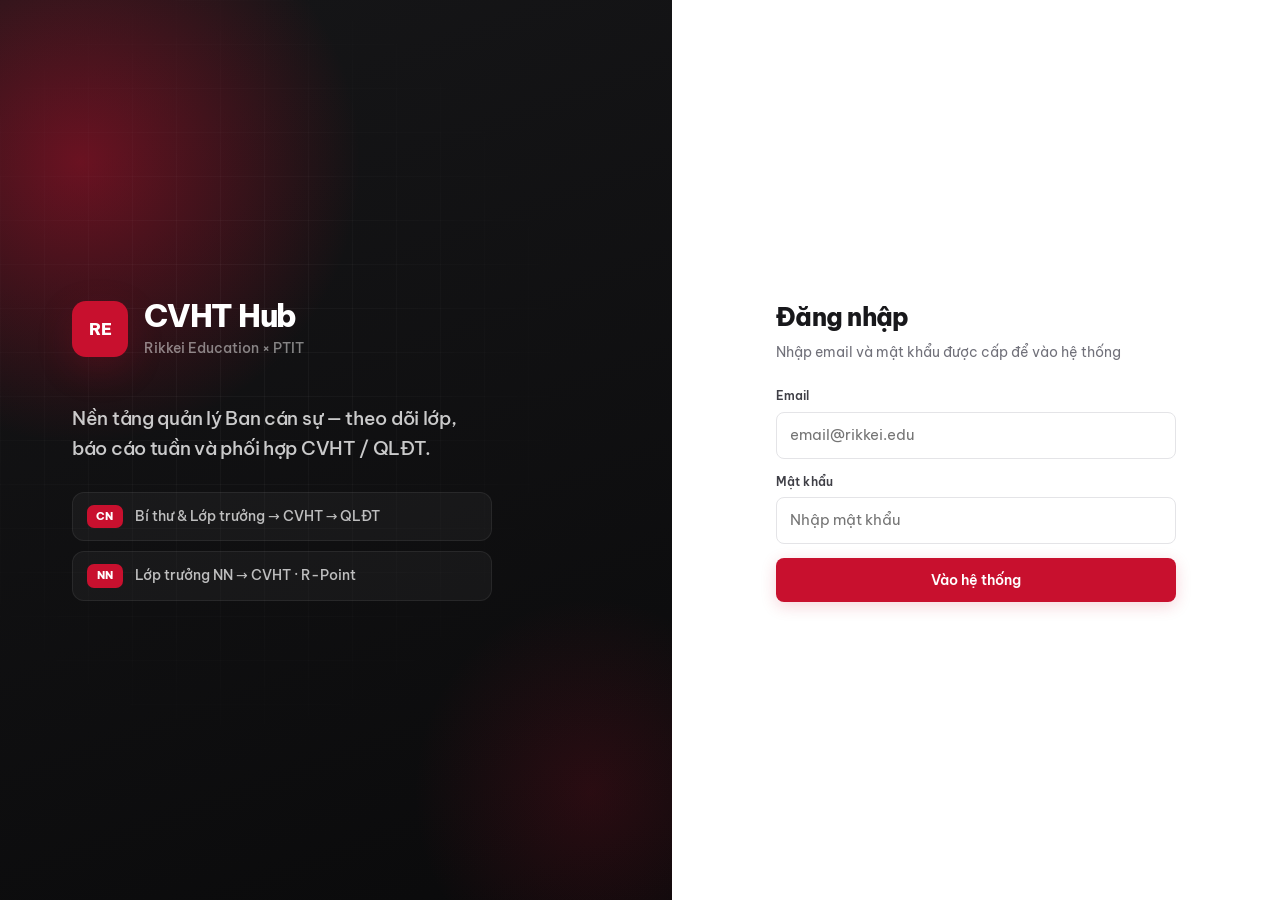
==== index.html @ 06cd38eb "Remove demo accounts from login page Co-authored-by: Cursor <cursoragent@cursor.com>" ====
<!DOCTYPE html>
<html lang="vi">
<head>
  <meta charset="UTF-8" />
  <meta name="viewport" content="width=device-width, initial-scale=1.0" />
  <title>CVHT Hub — Đăng nhập</title>
  <link rel="preconnect" href="https://fonts.googleapis.com" />
  <link rel="preconnect" href="https://fonts.gstatic.com" crossorigin />
  <link rel="stylesheet" href="css/styles.css" />
  <link rel="icon" href="data:image/svg+xml,<svg xmlns='http://www.w3.org/2000/svg' viewBox='0 0 100 100'><rect fill='%23C8102E' width='100' height='100' rx='20'/><text x='50' y='64' text-anchor='middle' fill='white' font-size='42' font-family='sans-serif' font-weight='700'>RE</text></svg>" />
</head>
<body>
  <div class="boot-loader" id="bootLoader" aria-live="polite" aria-busy="true">
    <div class="boot-loader-card">
      <div class="boot-spinner" aria-hidden="true"></div>
      <strong id="bootMsg">Đang kiểm tra dữ liệu…</strong>
      <span id="bootSub">Đồng bộ tài khoản từ Google Sheets (cache 10 phút)</span>
    </div>
  </div>
  <div class="login-page">
    <section class="login-visual">
      <div class="login-visual-inner">
        <div class="login-brand">
          <div class="brand-mark">RE</div>
          <div class="brand-text">
            <strong>CVHT Hub</strong>
            <span>Rikkei Education × PTIT</span>
          </div>
        </div>

        <div class="login-hero">
          <p class="login-lead">Nền tảng quản lý Ban cán sự — theo dõi lớp, báo cáo tuần và phối hợp CVHT / QLĐT.</p>
          <div class="login-flows">
            <div class="login-flow">
              <span class="login-flow-tag">CN</span>
              <span>Bí thư &amp; Lớp trưởng → CVHT → QLĐT</span>
            </div>
            <div class="login-flow">
              <span class="login-flow-tag">NN</span>
              <span>Lớp trưởng NN → CVHT · R-Point</span>
            </div>
          </div>
        </div>
      </div>
    </section>

    <section class="login-panel">
      <div class="login-box">
        <div class="login-panel-brand">
          <div class="brand-mark">RE</div>
          <strong>CVHT Hub</strong>
        </div>
        <h2>Đăng nhập</h2>
        <p class="sub">Nhập email và mật khẩu được cấp để vào hệ thống</p>
        <div class="login-error" id="loginError">Email hoặc mật khẩu không đúng.</div>
        <form id="loginForm">
          <div class="field">
            <label for="email">Email</label>
            <input id="email" type="email" placeholder="email@rikkei.edu" required autocomplete="username" />
          </div>
          <div class="field">
            <label for="password">Mật khẩu</label>
            <input id="password" type="password" placeholder="Nhập mật khẩu" required autocomplete="current-password" />
          </div>
          <button type="submit" class="btn btn-primary btn-block">Vào hệ thống</button>
        </form>
      </div>
    </section>
  </div>

  <script src="js/config.js"></script>
  <script src="js/api.js"></script>
  <script src="js/data.js"></script>
  <script src="js/sheets.js"></script>
  <script src="js/store.js"></script>
  <script>
    ['cvht_hub_v1', 'cvht_hub_v2', 'cvht_hub_v3', 'cvht_hub_v4', 'cvht_hub_v5', 'cvht_hub_v6', 'cvht_hub_v7', 'cvht_hub_v8', 'cvht_hub_v9', 'cvht_hub_v10', 'cvht_hub_v11', 'cvht_hub_v12', 'cvht_hub_v13', 'cvht_hub_v14', 'cvht_hub_v15', 'cvht_hub_v16'].forEach((k) => localStorage.removeItem(k));

    const loginError = document.getElementById('loginError');
    const loginForm = document.getElementById('loginForm');
    const submitBtn = loginForm.querySelector('button[type="submit"]');

    async function ensureSheetsUsers(force = false) {
      if (typeof SheetsAPI === 'undefined' || !SheetsAPI.enabled()) return;
      try {
        submitBtn.disabled = true;
        submitBtn.textContent = Store.isSheetsCacheFresh() && !force ? 'Đang kiểm tra…' : 'Đang đồng bộ…';
        await Store.pullFromSheets({ force });
      } catch (err) {
        console.warn('Login sheets pull failed', err);
      } finally {
        submitBtn.disabled = false;
        submitBtn.textContent = 'Vào hệ thống';
      }
    }

    function hideBoot() {
      const boot = document.getElementById('bootLoader');
      if (!boot) return;
      boot.classList.add('is-done');
      boot.setAttribute('aria-busy', 'false');
      setTimeout(() => boot.remove(), 320);
    }

    (async () => {
      try {
        const fresh = Store.isSheetsCacheFresh();
        const msgEl = document.getElementById('bootMsg');
        const subEl = document.getElementById('bootSub');
        if (msgEl) msgEl.textContent = fresh ? 'Đang khởi động…' : 'Đang đồng bộ dữ liệu…';
        if (subEl) subEl.textContent = fresh ? 'Dữ liệu đã được cache, không cần tải lại' : 'Lần đầu hoặc cache hết hạn — kết nối Google Sheets';
        await ensureSheetsUsers();
        if (Store.getSession()) location.href = 'app.html';
      } finally {
        hideBoot();
      }
    })();

    loginForm.addEventListener('submit', async (e) => {
      e.preventDefault();
      loginError.classList.remove('show');
      submitBtn.disabled = true;
      submitBtn.textContent = 'Đang đăng nhập…';

      const email    = document.getElementById('email').value.trim().toLowerCase();
      const password = document.getElementById('password').value;

      // ── Ưu tiên: đăng nhập qua JWT API (password đã hash server-side) ──
      if (typeof Api !== 'undefined' && APP_CONFIG.mode === 'sheets') {
        try {
          const result = await Api.login(email, password);
          // Lưu session cho app hiện tại (backward compat)
          Store.setSession(result.user);
          location.href = 'app.html';
          return;
        } catch (apiErr) {
          // Nếu lỗi 401 → sai password; lỗi khác → network/server
          const msg = apiErr.message || '';
          if (msg.includes('không đúng') || msg.includes('Unauthorized') || apiErr.status === 401) {
            loginError.textContent = 'Email hoặc mật khẩu không đúng.';
          } else {
            // Lỗi mạng → thử fallback local
            console.warn('API login lỗi, thử local:', msg);
            const localUser = Store.findByLogin(email, password);
            if (localUser) {
              Store.setSession(localUser);
              location.href = 'app.html';
              return;
            }
            loginError.textContent = 'Không kết nối được server. Kiểm tra lại mạng.';
          }
          loginError.classList.add('show');
          submitBtn.disabled = false;
          submitBtn.textContent = 'Vào hệ thống';
          return;
        }
      }

      // ── Fallback: local mode (không có Sheets) ──
      await ensureSheetsUsers();
      const user = Store.findByLogin(email, password);
      if (!user) {
        loginError.textContent = 'Email hoặc mật khẩu không đúng.';
        loginError.classList.add('show');
        submitBtn.disabled = false;
        submitBtn.textContent = 'Vào hệ thống';
        return;
      }
      Store.setSession(user);
      location.href = 'app.html';
    });
  </script>
</body>
</html>
---- css/styles.css ----
/* CVHT Hub v2 — Professional UI (Be Vietnam Pro — full Vietnamese support) */
@import url('https://fonts.googleapis.com/css2?family=Be+Vietnam+Pro:ital,wght@0,300;0,400;0,500;0,600;0,700;0,800;1,400;1,500&display=swap');

:root {
  --brand: #C8102E;
  --brand-dark: #9E0C24;
  --brand-soft: rgba(200, 16, 46, 0.08);
  --brand-glow: rgba(200, 16, 46, 0.18);
  --ink: #18181B;
  --ink-2: #3F3F46;
  --muted: #71717A;
  --line: #E4E4E7;
  --line-soft: #F0F0F2;
  --surface: #F7F7F9;
  --card: #FFFFFF;
  --ok: #16A34A;
  --ok-bg: #F0FDF4;
  --warn: #B45309;
  --warn-bg: #FFFBEB;
  --danger: #DC2626;
  --danger-bg: #FEF2F2;
  --info: #2563EB;
  --info-bg: #EFF6FF;
  --shadow: 0 1px 3px rgba(15,15,16,.05), 0 4px 16px rgba(15,15,16,.05);
  --shadow-lg: 0 4px 8px rgba(15,15,16,.04), 0 16px 40px rgba(15,15,16,.08);
  --radius: 12px;
  --radius-sm: 8px;
  --sidebar-w: 256px;
  --font: 'Be Vietnam Pro', 'Segoe UI', system-ui, -apple-system, sans-serif;
  --display: 'Be Vietnam Pro', 'Segoe UI', system-ui, sans-serif;
  --ease: cubic-bezier(0.22, 1, 0.36, 1);

  /* Sidebar — light theme */
  --sb-bg: #FFFFFF;
  --sb-border: #E9E9EC;
  --sb-text: #52525B;
  --sb-text-muted: #A1A1AA;
  --sb-hover: #F4F4F6;
  --sb-active-bg: rgba(200,16,46,.08);
  --sb-active-text: #C8102E;
  --sb-group-label: #A1A1AA;
}

*, *::before, *::after { box-sizing: border-box; margin: 0; padding: 0; }
html { scroll-behavior: smooth; }
* {
  scrollbar-width: thin;
  scrollbar-color: rgba(15, 15, 16, 0.28) transparent;
}
*::-webkit-scrollbar {
  width: 5px;
  height: 5px;
}
*::-webkit-scrollbar-track {
  background: transparent;
}
*::-webkit-scrollbar-thumb {
  background: rgba(15, 15, 16, 0.22);
  border-radius: 99px;
}
*::-webkit-scrollbar-thumb:hover {
  background: rgba(15, 15, 16, 0.38);
}
.sidebar::-webkit-scrollbar-thumb {
  background: rgba(0, 0, 0, 0.12);
}
.sidebar::-webkit-scrollbar-thumb:hover {
  background: rgba(0, 0, 0, 0.22);
}
body {
  font-family: var(--font);
  color: var(--ink);
  background: var(--surface);
  line-height: 1.55;
  min-height: 100vh;
  -webkit-font-smoothing: antialiased;
  -moz-osx-font-smoothing: grayscale;
  text-rendering: optimizeLegibility;
  font-synthesis: none;
  font-size: 14.5px;
}
a { color: inherit; text-decoration: none; }
button, input, select, textarea { font: inherit; }
img { max-width: 100%; display: block; }
ul { list-style: none; }
code {
  font-family: ui-monospace, SFMono-Regular, Menlo, monospace;
  font-size: 0.85em;
  background: var(--line-soft);
  padding: 2px 6px;
  border-radius: 4px;
}

/* ========== LOGIN ========== */
.login-page {
  min-height: 100vh;
  display: grid;
  grid-template-columns: 1.05fr 0.95fr;
  background: var(--ink);
}
.login-visual {
  position: relative;
  overflow: hidden;
  padding: clamp(40px, 6vw, 72px);
  display: flex;
  align-items: center;
  color: #fff;
  background:
    radial-gradient(ellipse 80% 60% at 12% 18%, rgba(200,16,46,.48), transparent 52%),
    radial-gradient(ellipse 55% 45% at 88% 88%, rgba(200,16,46,.16), transparent 48%),
    linear-gradient(160deg, #161618 0%, #0a0a0b 100%);
}
.login-visual::before {
  content: '';
  position: absolute;
  inset: 0;
  background-image:
    linear-gradient(rgba(255,255,255,.035) 1px, transparent 1px),
    linear-gradient(90deg, rgba(255,255,255,.035) 1px, transparent 1px);
  background-size: 44px 44px;
  mask-image: radial-gradient(ellipse 75% 65% at 35% 40%, #000 15%, transparent 72%);
  pointer-events: none;
}
.login-visual-inner {
  position: relative;
  z-index: 1;
  width: 100%;
  max-width: 440px;
  display: flex;
  flex-direction: column;
  gap: clamp(36px, 5vh, 56px);
  animation: rise .75s var(--ease) both;
}
.login-brand {
  display: flex;
  align-items: center;
  gap: 16px;
}
.login-brand .brand-mark {
  width: 56px;
  height: 56px;
  border-radius: 14px;
  font-size: 17px;
  box-shadow: 0 12px 36px var(--brand-glow);
}
.login-brand .brand-text strong {
  display: block;
  font-size: clamp(1.65rem, 2.4vw, 2.05rem);
  font-weight: 800;
  letter-spacing: -.04em;
  line-height: 1.1;
}
.login-brand .brand-text span {
  display: block;
  margin-top: 4px;
  font-size: .9rem;
  opacity: .48;
  font-weight: 500;
}
.brand-mark {
  width: 44px; height: 44px; border-radius: 11px;
  background: var(--brand);
  color: #fff;
  display: grid; place-items: center;
  font-weight: 800; font-size: 15px; letter-spacing: -.5px;
  box-shadow: 0 6px 20px var(--brand-glow);
  flex-shrink: 0;
}
.brand-text strong { display: block; font-size: 16px; font-weight: 700; letter-spacing: -.02em; }
.brand-text span { font-size: 12px; opacity: .55; font-weight: 400; }

.login-hero { max-width: 420px; }
.login-lead {
  font-size: clamp(1.05rem, 1.5vw, 1.2rem);
  font-weight: 500;
  line-height: 1.55;
  letter-spacing: -.015em;
  color: rgba(255,255,255,.78);
  margin-bottom: 28px;
}
.login-flows {
  display: flex;
  flex-direction: column;
  gap: 10px;
}
.login-flow {
  display: flex;
  align-items: center;
  gap: 12px;
  padding: 12px 14px;
  border-radius: 12px;
  background: rgba(255,255,255,.04);
  border: 1px solid rgba(255,255,255,.07);
  font-size: .875rem;
  font-weight: 500;
  color: rgba(255,255,255,.72);
  line-height: 1.4;
}
.login-flow-tag {
  flex-shrink: 0;
  min-width: 36px;
  text-align: center;
  padding: 4px 8px;
  border-radius: 7px;
  background: var(--brand);
  color: #fff;
  font-size: 11px;
  font-weight: 800;
  letter-spacing: .04em;
}

.login-panel {
  background: #fff;
  display: flex;
  align-items: center;
  justify-content: center;
  padding: clamp(28px, 4vw, 48px) 32px;
  animation: fadeIn .55s var(--ease) both;
}
.login-box { width: 100%; max-width: 400px; }
.login-panel-brand {
  display: none;
  align-items: center;
  gap: 10px;
  margin-bottom: 22px;
}
.login-panel-brand .brand-mark {
  width: 36px;
  height: 36px;
  font-size: 13px;
  border-radius: 9px;
}
.login-panel-brand strong {
  font-size: 1.05rem;
  font-weight: 800;
  letter-spacing: -.02em;
}
.login-box h2 {
  font-size: 1.55rem;
  font-weight: 800;
  letter-spacing: -.03em;
  margin-bottom: 6px;
}
.login-box > .sub {
  color: var(--muted);
  margin-bottom: 24px;
  font-size: .875rem;
  line-height: 1.5;
}

.field { margin-bottom: 14px; }
.field label {
  display: block; font-size: 12px; font-weight: 600;
  margin-bottom: 6px; color: var(--ink-2); letter-spacing: .01em;
}
.field input, .field select, .field textarea {
  width: 100%; padding: 11px 13px;
  border: 1.5px solid var(--line); border-radius: var(--radius-sm);
  background: #fff; outline: none;
  transition: border-color .2s, box-shadow .2s;
}
.field input:focus, .field select:focus, .field textarea:focus {
  border-color: var(--brand);
  box-shadow: 0 0 0 3.5px var(--brand-soft);
}
.field textarea { resize: vertical; min-height: 80px; }

.btn {
  display: inline-flex; align-items: center; justify-content: center; gap: 8px;
  padding: 11px 18px; border: none; border-radius: var(--radius-sm);
  font-weight: 600; font-size: .9rem; cursor: pointer;
  transition: transform .15s var(--ease), background .2s, box-shadow .2s, opacity .2s;
}
.btn:active { transform: scale(.98); }
.btn-primary {
  background: var(--brand); color: #fff;
  box-shadow: 0 4px 16px var(--brand-glow);
}
.btn-primary:hover { background: var(--brand-dark); }
.btn-ghost {
  background: transparent; color: var(--ink-2);
  border: 1.5px solid var(--line);
}
.btn-ghost:hover { background: var(--surface); border-color: #d4d4d8; }
.btn-ok { background: var(--ok); color: #fff; }
.btn-warn { background: var(--warn); color: #fff; }
.btn-danger { background: var(--danger); color: #fff; }
.btn-sm { padding: 7px 12px; font-size: .8rem; }
.btn-block { width: 100%; }
.btn:disabled { opacity: .45; cursor: not-allowed; }

.demo-accounts { margin-top: 26px; padding-top: 20px; border-top: 1px solid var(--line); }
.demo-accounts h3 {
  font-size: 11px; text-transform: uppercase; letter-spacing: .08em;
  color: var(--muted); margin-bottom: 10px; font-weight: 600;
}
.demo-grid { display: grid; grid-template-columns: 1fr 1fr; gap: 7px; }
.demo-chip {
  padding: 9px 11px; border-radius: 8px;
  background: var(--surface); border: 1px solid transparent;
  cursor: pointer; text-align: left;
  transition: border-color .2s, background .2s, transform .15s;
}
.demo-chip:hover {
  border-color: rgba(200,16,46,.35);
  background: var(--brand-soft);
  transform: translateY(-1px);
}
.demo-chip strong { display: block; font-size: 12.5px; font-weight: 650; }
.demo-chip span { font-size: 10.5px; color: var(--muted); }

.login-error {
  background: var(--danger-bg); color: var(--danger);
  padding: 10px 12px; border-radius: 8px; font-size: 13px;
  margin-bottom: 14px; display: none;
}
.login-error.show { display: block; animation: shake .4s ease; }

/* ========== APP SHELL ========== */
.app-shell {
  display: grid;
  grid-template-columns: var(--sidebar-w) 1fr;
  min-height: 100vh;
}
/* ========== SIDEBAR — Light Professional ========== */
.sidebar {
  background: var(--sb-bg);
  color: var(--sb-text);
  display: flex; flex-direction: column;
  position: sticky; top: 0; height: 100vh;
  overflow-y: auto; z-index: 40;
  border-right: 1px solid var(--sb-border);
  scrollbar-color: rgba(0,0,0,.12) transparent;
}

.sidebar-brand {
  padding: 18px 16px 16px;
  display: flex; align-items: center; gap: 11px;
  border-bottom: 1px solid var(--sb-border);
}
.sidebar-brand .brand-mark {
  width: 34px; height: 34px; font-size: 12px; border-radius: 9px;
  box-shadow: 0 3px 10px rgba(200,16,46,.28);
}
.sidebar-brand .brand-text strong {
  display: block; font-size: 14.5px; font-weight: 800;
  letter-spacing: -.03em; color: var(--ink);
}
.sidebar-brand .brand-text span {
  display: block; font-size: 10.5px;
  color: var(--muted); font-weight: 400; opacity: 1;
}

.sidebar-nav { padding: 10px 10px; flex: 1; }

/* Nav items */
.nav-label {
  font-size: 10px; text-transform: uppercase; letter-spacing: .08em;
  color: var(--sb-group-label); padding: 16px 10px 5px; font-weight: 700;
}
.nav-item {
  display: flex; align-items: center; gap: 9px;
  padding: 8px 10px; border-radius: 8px;
  color: var(--sb-text); font-size: .8375rem; font-weight: 500;
  cursor: pointer; transition: background .15s, color .15s;
  border: none; background: none; width: 100%; text-align: left;
  line-height: 1.35;
}
.nav-item.nav-sub {
  padding: 6px 10px 6px 30px;
  font-size: .8rem;
  color: var(--sb-text-muted);
}
.nav-item.nav-sub .icon {
  width: 15px; font-size: 10px; opacity: .65;
}
.nav-item:hover {
  background: var(--sb-hover);
  color: var(--ink);
}
.nav-item.active {
  background: var(--sb-active-bg);
  color: var(--sb-active-text);
  font-weight: 600;
}
.nav-item.active .icon { opacity: 1; }
.nav-item .icon {
  width: 17px; text-align: center;
  font-size: 12px; opacity: .65; flex-shrink: 0;
}
.nav-item .badge-count {
  margin-left: auto;
  background: var(--brand);
  color: #fff;
  font-size: 10px; padding: 1px 7px; border-radius: 99px; font-weight: 700;
  min-width: 20px; text-align: center;
}
.nav-item.active .badge-count {
  background: var(--brand-dark);
}

/* Group dropdowns */
.nav-dropdown,
.nav-group-drop {
  margin: 4px 0 2px;
}
.nav-dropdown-sum,
.nav-group-sum {
  list-style: none; cursor: pointer;
  display: flex; align-items: center; gap: 9px;
  padding: 7px 10px; border-radius: 8px;
  color: var(--sb-text-muted); font-size: .8rem; font-weight: 600;
  user-select: none; transition: background .15s, color .15s;
}
.nav-dropdown-sum::-webkit-details-marker,
.nav-group-sum::-webkit-details-marker { display: none; }
.nav-dropdown-sum:hover,
.nav-group-sum:hover {
  background: var(--sb-hover);
  color: var(--ink);
}
.nav-dropdown[open] > .nav-dropdown-sum,
.nav-group-drop[open] > .nav-group-sum {
  color: var(--ink);
}

.nav-dropdown-sum .icon {
  width: 17px; text-align: center; font-size: 11px; opacity: .65;
  transition: transform .18s;
}
.nav-dropdown[open] > .nav-dropdown-sum .icon { transform: rotate(0deg); }
.nav-dropdown:not([open]) > .nav-dropdown-sum .icon { transform: rotate(-90deg); }

.nav-dropdown-text {
  display: flex; flex-direction: column; gap: 1px; min-width: 0;
}
.nav-dropdown-text strong {
  font-size: .8125rem; font-weight: 600; color: inherit;
}
.nav-dropdown-text small {
  font-size: 10.5px; color: var(--muted);
  white-space: nowrap; overflow: hidden; text-overflow: ellipsis;
}
.nav-dropdown-body {
  padding: 3px 8px 8px 12px;
  display: flex; flex-direction: column; gap: 6px;
}

/* Scope picker */
.nav-select-label {
  display: flex; flex-direction: column; gap: 4px;
  font-size: 10px; font-weight: 700; letter-spacing: .06em;
  text-transform: uppercase; color: var(--muted);
}
.nav-select {
  width: 100%; appearance: none;
  background: var(--surface);
  color: var(--ink);
  border: 1px solid var(--line);
  border-radius: 7px; padding: 7px 26px 7px 10px;
  font-size: .8rem; font-weight: 500; font-family: inherit;
  cursor: pointer;
  background-image: url("data:image/svg+xml,%3Csvg xmlns='http://www.w3.org/2000/svg' width='12' height='12' viewBox='0 0 12 12'%3E%3Cpath fill='rgba(82,82,91,0.7)' d='M3 4.5L6 8l3-3.5'/%3E%3C/svg%3E");
  background-repeat: no-repeat;
  background-position: right 8px center;
}
.nav-select:focus {
  outline: none;
  border-color: var(--brand);
  background-color: #fff;
  box-shadow: 0 0 0 2px var(--brand-soft);
}

/* Group labels (collapse headers) */
.nav-group-sum {
  justify-content: space-between;
  font-size: 10px; text-transform: uppercase; letter-spacing: .08em;
  padding: 14px 10px 5px; color: var(--sb-group-label); font-weight: 700;
  border-radius: 0; cursor: pointer;
}
.nav-group-sum:hover { background: transparent; color: var(--muted); }
.nav-group-sum .chev {
  font-size: 10px; transition: transform .18s; opacity: .55;
}
.nav-group-drop:not([open]) > .nav-group-sum .chev { transform: rotate(-90deg); }
.nav-group-sum.has-active { color: var(--brand); }
.nav-group-body { padding-bottom: 4px; }

/* Sidebar divider */
.nav-divider {
  height: 1px; background: var(--sb-border); margin: 6px 10px;
}

/* User section at bottom */
.sidebar-user {
  padding: 12px 14px; border-top: 1px solid var(--sb-border);
  display: flex; align-items: center; gap: 10px;
  background: var(--sb-bg);
}
.avatar {
  width: 34px; height: 34px; border-radius: 50%;
  background: linear-gradient(135deg, var(--brand), #e85a6a);
  display: grid; place-items: center;
  font-weight: 700; font-size: 12px; color: #fff; flex-shrink: 0;
}
.sidebar-user .meta { flex: 1; min-width: 0; }
.sidebar-user .meta strong {
  display: block; font-size: 12.5px; font-weight: 600;
  white-space: nowrap; overflow: hidden; text-overflow: ellipsis;
  color: var(--ink);
}
.sidebar-user .meta span { font-size: 10.5px; color: var(--muted); }
.btn-logout {
  background: var(--sb-hover); border: 1px solid var(--sb-border);
  color: var(--muted);
  width: 30px; height: 30px; border-radius: 7px;
  cursor: pointer; font-size: 13px;
  transition: background .15s, color .15s, border-color .15s;
}
.btn-logout:hover { background: var(--danger-bg); color: var(--danger); border-color: var(--danger); }

.main {
  display: flex; flex-direction: column; min-width: 0;
  background: var(--surface);
}
.topbar {
  display: flex; align-items: center; justify-content: space-between;
  padding: 14px 28px;
  background: rgba(255,255,255,.95);
  backdrop-filter: blur(12px);
  border-bottom: 1px solid var(--line);
  position: sticky; top: 0; z-index: 30;
  gap: 12px;
}
.topbar h1 { font-size: 1.08rem; font-weight: 700; letter-spacing: -.02em; color: var(--ink); }
.topbar .sub { font-size: 12px; color: var(--muted); margin-top: 1px; }
.topbar-actions { display: flex; align-items: center; gap: 8px; }

.deadline-pill {
  display: flex; align-items: center; gap: 7px;
  padding: 7px 13px; border-radius: 99px;
  background: var(--warn-bg); color: var(--warn);
  font-size: 12px; font-weight: 600;
}
.deadline-pill.urgent {
  background: var(--danger-bg); color: var(--danger);
  animation: pulse 2s ease infinite;
}

.content { padding: 24px 28px; flex: 1; animation: fadeIn .25s var(--ease); min-width: 0; }

/* ========== COMPONENTS ========== */
.kpi-grid {
  display: grid; grid-template-columns: repeat(4, 1fr);
  gap: 14px; margin-bottom: 14px;
}
.kpi-grid-3 { grid-template-columns: repeat(3, 1fr); }
.kpi-grid-4 { grid-template-columns: repeat(4, 1fr); }
.kpi {
  background: var(--card); border-radius: var(--radius);
  padding: 18px 18px 16px;
  box-shadow: var(--shadow);
  border: 1px solid var(--line);
  position: relative; overflow: hidden;
  transition: transform .22s var(--ease), box-shadow .22s;
  animation: rise .45s var(--ease) both;
}
.kpi:nth-child(2) { animation-delay: .04s; }
.kpi:nth-child(3) { animation-delay: .08s; }
.kpi:nth-child(4) { animation-delay: .12s; }
.kpi:hover { transform: translateY(-2px); box-shadow: var(--shadow-lg); }
.kpi::before {
  content: ''; position: absolute; top: 0; left: 0; right: 0; height: 2.5px;
  background: var(--brand);
}
.kpi.ok::before { background: var(--ok); }
.kpi.warn::before { background: var(--warn); }
.kpi.info::before { background: var(--info); }
.kpi.danger::before { background: var(--danger); }
.btn-xs { padding: 2px 8px; font-size: 11px; }
.kpi .label { font-size: 12px; color: var(--muted); font-weight: 500; }
.kpi .value {
  font-size: 1.85rem; font-weight: 800; letter-spacing: -.035em;
  margin: 4px 0 2px; line-height: 1.15;
}
.kpi .hint { font-size: 11.5px; color: var(--muted); }

.panel {
  background: var(--card); border-radius: var(--radius);
  box-shadow: var(--shadow);
  border: 1px solid var(--line);
  overflow: hidden; margin-bottom: 18px;
}
.panel-head {
  display: flex; align-items: center; justify-content: space-between;
  padding: 14px 18px; border-bottom: 1px solid var(--line-soft);
  gap: 12px; flex-wrap: wrap;
}
.panel-head h2 { font-size: .92rem; font-weight: 700; letter-spacing: -.01em; }
.panel-body { padding: 18px; }

.grid-2 { display: grid; grid-template-columns: 1.35fr 1fr; gap: 18px; }
.grid-3 { display: grid; grid-template-columns: repeat(3, 1fr); gap: 14px; }

.table-wrap { overflow-x: auto; }
table { width: 100%; border-collapse: collapse; font-size: .875rem; }
th {
  text-align: left; padding: 11px 16px;
  font-size: 10.5px; text-transform: uppercase; letter-spacing: .06em;
  color: var(--muted); background: var(--surface); font-weight: 650; white-space: nowrap;
  border-bottom: 1px solid var(--line);
}
td {
  padding: 12px 16px; border-top: 1px solid var(--line-soft); vertical-align: middle;
}
tr:hover td { background: rgba(200,16,46,.015); }

.badge {
  display: inline-flex; align-items: center;
  padding: 2px 8px; border-radius: 5px;
  font-size: 11.5px; font-weight: 600; white-space: nowrap;
}
.badge-ok { background: var(--ok-bg); color: var(--ok); }
.badge-warn { background: var(--warn-bg); color: var(--warn); }
.badge-danger { background: var(--danger-bg); color: var(--danger); }
.badge-info { background: var(--info-bg); color: var(--info); }
.badge-muted { background: var(--surface); color: var(--muted); }
.badge-brand { background: var(--brand-soft); color: var(--brand); }

.empty { text-align: center; padding: 44px 20px; color: var(--muted); }
.empty .emoji { font-size: 2rem; margin-bottom: 10px; opacity: .4; }

.cta-hero {
  background: linear-gradient(130deg, #1C1C1E 0%, #2C0B13 55%, #1A1A1C 100%);
  color: #fff; border-radius: var(--radius);
  padding: 24px 28px;
  display: flex; align-items: center; justify-content: space-between; gap: 20px;
  margin-bottom: 20px; box-shadow: 0 4px 20px rgba(0,0,0,.14);
  animation: rise .4s var(--ease) both;
  position: relative; overflow: hidden;
}
.cta-hero::before {
  content: ''; position: absolute;
  top: -40px; right: -40px;
  width: 220px; height: 220px; border-radius: 50%;
  background: radial-gradient(circle, rgba(200,16,46,.30) 0%, transparent 70%);
  pointer-events: none;
}
.cta-hero h2 {
  font-family: var(--display);
  font-size: 1.18rem;
  font-weight: 700;
  letter-spacing: -.02em;
  margin-bottom: 5px;
  line-height: 1.3;
}
.cta-hero p { opacity: .55; font-size: .875rem; line-height: 1.55; }

.score-ring {
  width: 68px; height: 68px; border-radius: 50%;
  background: conic-gradient(var(--brand) var(--p, 0%), rgba(255,255,255,.12) 0);
  display: grid; place-items: center; flex-shrink: 0;
}
.score-ring span {
  width: 52px; height: 52px; border-radius: 50%;
  background: #141416; display: grid; place-items: center;
  font-weight: 800; font-size: .95rem;
}

.criterion {
  border: 1.5px solid var(--line); border-radius: var(--radius);
  padding: 18px; margin-bottom: 12px;
  transition: border-color .2s, box-shadow .2s;
  animation: rise .35s var(--ease) both;
  background: #fff;
}
.criterion:focus-within {
  border-color: rgba(200,16,46,.45);
  box-shadow: 0 0 0 3px var(--brand-soft);
}
.criterion-head {
  display: flex; justify-content: space-between; align-items: flex-start;
  gap: 12px; margin-bottom: 12px;
}
.criterion-head h3 { font-size: .9rem; font-weight: 700; }
.criterion-head .max { font-size: 11.5px; color: var(--muted); white-space: nowrap; }
.criterion-grid {
  display: grid; grid-template-columns: 130px 1fr auto;
  gap: 12px; align-items: end;
}
.score-preview {
  min-width: 64px; text-align: center; padding: 9px;
  border-radius: var(--radius-sm); background: var(--brand-soft);
  color: var(--brand); font-weight: 800; font-size: 1rem;
}

/* BC chuyên cần NN — 5 tiêu chí */
.nn-report-hero {
  align-items: center;
  margin-bottom: 16px;
}
.nn-report-hero-meta {
  margin-top: 6px !important;
  opacity: .85 !important;
  font-size: .82rem !important;
}
.nn-total-badge {
  display: flex;
  flex-direction: column;
  align-items: flex-end;
  gap: 2px;
  flex-shrink: 0;
}
.nn-total-badge .nn-total-label {
  font-size: 11px;
  font-weight: 600;
  letter-spacing: .04em;
  text-transform: uppercase;
  opacity: .55;
}
.nn-total-badge strong {
  font-size: 1.75rem;
  font-weight: 800;
  letter-spacing: -.03em;
  line-height: 1;
}
.nn-total-badge strong span {
  font-size: .85rem;
  font-weight: 600;
  opacity: .55;
  margin-left: 2px;
}
.nn-criteria-list {
  display: flex;
  flex-direction: column;
  gap: 12px;
  margin-bottom: 14px;
}
.nn-criterion {
  background: #fff;
  border: 1px solid var(--line-soft);
  border-radius: var(--radius);
  box-shadow: var(--shadow);
  padding: 18px 20px;
  animation: rise .35s var(--ease) both;
}
.nn-criterion:focus-within {
  border-color: rgba(200, 16, 46, .28);
  box-shadow: 0 0 0 3px var(--brand-soft), var(--shadow);
}
.nn-criterion-head {
  display: flex;
  align-items: flex-start;
  justify-content: space-between;
  gap: 14px;
  margin-bottom: 12px;
}
.nn-criterion-title {
  display: flex;
  gap: 12px;
  align-items: flex-start;
  min-width: 0;
  flex: 1;
}
.nn-criterion-num {
  flex-shrink: 0;
  width: 28px;
  height: 28px;
  border-radius: 8px;
  background: var(--brand);
  color: #fff;
  font-size: 13px;
  font-weight: 800;
  display: inline-flex;
  align-items: center;
  justify-content: center;
  margin-top: 1px;
}
.nn-criterion-title h3 {
  font-size: .95rem;
  font-weight: 700;
  color: var(--ink);
  line-height: 1.35;
  margin: 0 0 6px;
}
.nn-criterion-desc {
  font-size: 12.5px;
  color: var(--muted);
  line-height: 1.55;
  margin: 0;
}
.nn-criterion-score {
  flex-shrink: 0;
  min-width: 52px;
  padding: 8px 10px;
  border-radius: 10px;
  background: var(--brand-soft);
  color: var(--brand);
  text-align: center;
  line-height: 1.1;
}
.nn-criterion-score strong {
  display: block;
  font-size: 1.15rem;
  font-weight: 800;
}
.nn-criterion-score span {
  font-size: 11px;
  font-weight: 600;
  opacity: .75;
}
.nn-criterion-example {
  margin: 0 0 14px;
  border-radius: 8px;
  background: var(--surface);
  border: 1px solid transparent;
}
.nn-criterion-example summary {
  cursor: pointer;
  list-style: none;
  font-size: 12.5px;
  font-weight: 600;
  color: var(--muted);
  padding: 8px 12px;
  user-select: none;
}
.nn-criterion-example summary::-webkit-details-marker { display: none; }
.nn-criterion-example summary::before {
  content: '▸ ';
  color: var(--brand);
}
.nn-criterion-example[open] summary::before { content: '▾ '; }
.nn-criterion-example[open] {
  border-color: var(--line-soft);
}
.nn-criterion-example p {
  margin: 0;
  padding: 0 12px 12px;
  font-size: 12.5px;
  color: var(--ink-2);
  line-height: 1.5;
}
.nn-criterion-inputs {
  display: flex;
  flex-direction: column;
  gap: 12px;
  padding-top: 14px;
  border-top: 1px solid var(--line-soft);
}
.nn-score-field {
  display: flex;
  align-items: center;
  gap: 12px;
  flex-wrap: wrap;
}
.nn-score-label {
  font-size: 12.5px;
  font-weight: 600;
  color: var(--ink-2);
  min-width: 120px;
}
.nn-score-opts {
  display: inline-flex;
  gap: 6px;
}
.nn-score-btn {
  width: 40px;
  height: 36px;
  border-radius: 9px;
  border: 1.5px solid var(--line);
  background: #fff;
  color: var(--ink);
  font-weight: 700;
  font-size: 14px;
  cursor: pointer;
  transition: border-color .15s, background .15s, color .15s;
}
.nn-score-btn:hover { border-color: var(--brand); color: var(--brand); }
.nn-score-btn.active {
  background: var(--brand);
  border-color: var(--brand);
  color: #fff;
}
.nn-note-field label {
  display: block;
  font-size: 12.5px;
  font-weight: 600;
  color: var(--ink-2);
  margin-bottom: 6px;
}
.nn-note-field textarea {
  width: 100%;
  min-height: 72px;
  resize: vertical;
}
.nn-report-footer .nn-actions {
  display: flex;
  gap: 8px;
  flex-wrap: wrap;
  align-items: center;
  margin-top: 14px;
}
.nn-actions-total {
  margin-left: auto;
  font-size: 13px;
  color: var(--muted);
}
.nn-actions-total strong { color: var(--brand); font-size: 1.05rem; }

.form-sticky {
  position: sticky; bottom: 0;
  background: rgba(255,255,255,.94); backdrop-filter: blur(12px);
  border-top: 1px solid var(--line);
  padding: 14px 28px;
  display: flex; align-items: center; justify-content: space-between; gap: 16px;
  z-index: 20; margin: 0 -28px -26px;
  box-shadow: 0 -6px 24px rgba(0,0,0,.04);
}
.total-score { font-size: 1.4rem; font-weight: 800; color: var(--brand); letter-spacing: -.03em; }
.total-score small { font-size: .8rem; font-weight: 500; color: var(--muted); }

/* Attachments */
.attach-panel {
  margin-top: 16px; padding-top: 16px;
  border-top: 1px dashed var(--line);
}
.attach-head { margin-bottom: 10px; }
.attach-head strong { font-size: .9rem; }
.attach-hint { font-size: 12px; color: var(--muted); margin-top: 3px; }
.attach-actions { display: flex; flex-wrap: wrap; gap: 8px; margin-bottom: 10px; }
.attach-btn { cursor: pointer; display: inline-flex; align-items: center; gap: 4px; }
.attach-drop {
  border: 1.5px dashed var(--line);
  border-radius: 10px;
  padding: 16px;
  text-align: center;
  font-size: 13px;
  color: var(--muted);
  background: #fafafa;
  transition: border-color .2s, background .2s;
  margin-bottom: 12px;
}
.attach-drop.over {
  border-color: var(--brand);
  background: var(--brand-soft);
  color: var(--brand);
}
.attach-previews {
  display: grid;
  grid-template-columns: repeat(auto-fill, minmax(110px, 1fr));
  gap: 10px;
  margin-bottom: 10px;
}
.attach-previews.view .attach-thumb { text-decoration: none; color: inherit; }
.attach-thumb {
  position: relative;
  border-radius: 10px;
  overflow: hidden;
  border: 1px solid var(--line);
  background: #fff;
  aspect-ratio: 1;
}
.attach-thumb img {
  width: 100%; height: 100%; object-fit: cover; display: block;
}
.attach-thumb .attach-name {
  position: absolute; left: 0; right: 0; bottom: 0;
  padding: 4px 6px;
  font-size: 10px; color: #fff;
  background: linear-gradient(transparent, rgba(0,0,0,.72));
  white-space: nowrap; overflow: hidden; text-overflow: ellipsis;
}
.attach-remove {
  position: absolute; top: 4px; right: 4px;
  width: 22px; height: 22px; border: none; border-radius: 50%;
  background: rgba(0,0,0,.65); color: #fff; cursor: pointer;
  font-size: 14px; line-height: 1; z-index: 2;
}
.attach-remove:hover { background: var(--brand); }
.attach-files { display: flex; flex-direction: column; gap: 6px; }
.attach-file-row {
  display: flex; align-items: center; gap: 10px;
  padding: 8px 10px; border: 1px solid var(--line);
  border-radius: 8px; background: #fff;
  text-decoration: none; color: inherit;
}
.attach-file-icon { font-size: 1.1rem; }
.attach-file-meta { flex: 1; min-width: 0; }
.attach-file-meta strong {
  display: block; font-size: 13px;
  white-space: nowrap; overflow: hidden; text-overflow: ellipsis;
}
.attach-file-meta span { font-size: 11.5px; color: var(--muted); }
.attach-empty { font-size: 12.5px; color: var(--muted); padding: 4px 0; }

.filters { display: flex; gap: 8px; flex-wrap: wrap; margin-bottom: 14px; }
.filters select, .filters input {
  padding: 8px 11px; border: 1.5px solid var(--line);
  border-radius: 8px; background: #fff; min-width: 150px; font-size: .875rem;
}

/* Thanh lọc truy vết chung */
.trace-bar {
  display: flex; flex-wrap: wrap; gap: 8px; align-items: flex-end;
  margin-bottom: 14px; padding: 12px 14px;
  background: var(--card); border: 1px solid rgba(0,0,0,.04);
  border-radius: 12px; box-shadow: var(--shadow);
}
.trace-bar .trace-q {
  flex: 1 1 220px; min-width: 180px; height: 36px;
  padding: 0 12px; border: 1.5px solid var(--line); border-radius: 8px;
  font-size: .875rem; background: #fff;
}
.trace-bar .trace-q:focus,
.trace-bar select:focus,
.trace-bar input[type="date"]:focus {
  outline: none; border-color: var(--brand); box-shadow: 0 0 0 3px var(--brand-soft);
}
.trace-bar select {
  height: 36px; min-width: 140px; padding: 0 10px;
  border: 1.5px solid var(--line); border-radius: 8px; background: #fff; font-size: .85rem;
}
.trace-date {
  display: flex; flex-direction: column; gap: 3px;
  font-size: 11px; font-weight: 600; color: var(--muted);
}
.trace-date input[type="date"] {
  height: 36px; padding: 0 10px; border: 1.5px solid var(--line);
  border-radius: 8px; background: #fff; font-size: .85rem; min-width: 140px;
  color: var(--ink); font-weight: 500;
}
.trace-result {
  font-size: 12.5px; color: var(--muted); margin-left: auto;
  align-self: center; white-space: nowrap;
}
.trace-table th {
  font-size: 11px; text-transform: uppercase; letter-spacing: .04em;
  color: var(--muted); white-space: nowrap;
}
.trace-table td { vertical-align: top; font-size: .875rem; }
.trace-time { font-size: 12px !important; color: var(--muted); white-space: nowrap; }
.trace-sub { font-size: 11.5px; color: var(--muted); margin-top: 2px; }
.trace-actor { font-size: 12.5px; color: var(--muted); }
.trace-cell-note {
  font-size: .85rem; line-height: 1.45; color: var(--ink);
  white-space: pre-wrap; max-width: 420px;
}
.trace-diff-inline {
  display: flex; flex-wrap: wrap; gap: 6px 8px; align-items: baseline;
  font-size: .82rem; line-height: 1.4;
}
.trace-diff-inline .from { color: var(--muted); }
.trace-diff-inline .to { color: var(--ink); font-weight: 600; }

/* Report history — card layout */
.report-scope {
  font-size: 13px; color: var(--muted); margin: -6px 0 14px;
}
.report-stats {
  display: grid; grid-template-columns: repeat(4, 1fr); gap: 10px;
  margin-bottom: 14px;
}
.report-stat {
  background: var(--card); border: 1px solid rgba(0,0,0,.04);
  border-radius: 10px; padding: 12px 14px; box-shadow: var(--shadow);
}
.report-stat .n { display: block; font-size: 1.35rem; font-weight: 800; letter-spacing: -.03em; color: var(--ink); }
.report-stat .l { font-size: 11.5px; color: var(--muted); margin-top: 2px; }
.report-filters { margin-bottom: 16px; }
.report-list { display: flex; flex-direction: column; gap: 10px; }
.report-card {
  background: var(--card); border: 1px solid rgba(0,0,0,.05);
  border-radius: var(--radius); padding: 14px 16px;
  box-shadow: var(--shadow); border-left: 3px solid var(--line);
  transition: box-shadow .2s, transform .2s;
}
.report-card:hover { box-shadow: var(--shadow-lg); }
.report-card.kind-bt { border-left-color: #c8102e; }
.report-card.kind-lt { border-left-color: #2563eb; }
.report-card.kind-nn { border-left-color: #0d9488; }
.report-card.kind-cvht { border-left-color: #7c3aed; }
.report-card-top {
  display: flex; justify-content: space-between; align-items: flex-start; gap: 12px;
  margin-bottom: 8px;
}
.report-card-title { display: flex; flex-wrap: wrap; gap: 6px; align-items: center; }
.report-card-score { font-size: 1.15rem; font-weight: 800; color: var(--brand); white-space: nowrap; }
.report-card-score small { font-size: .75rem; font-weight: 500; color: var(--muted); }
.report-card-score .muted { color: var(--muted); font-weight: 500; font-size: .9rem; }
.report-card-class { font-size: .9rem; margin-bottom: 3px; }
.report-card-meta { font-size: 12px; color: var(--muted); }
.report-card-note {
  margin-top: 8px; font-size: 13px; color: var(--muted);
  line-height: 1.45; max-width: 62ch;
}
.report-card-actions {
  display: flex; flex-wrap: wrap; gap: 6px; margin-top: 12px;
  padding-top: 10px; border-top: 1px solid var(--line-soft);
}
.kind-pill {
  display: inline-flex; align-items: center;
  font-size: 11px; font-weight: 700; padding: 3px 8px; border-radius: 6px;
  background: var(--surface); color: var(--muted);
}
.kind-pill.kind-bt { background: #fde8eb; color: #c8102e; }
.kind-pill.kind-lt { background: #dbeafe; color: #1d4ed8; }
.kind-pill.kind-nn { background: #ccfbf1; color: #0f766e; }
.kind-pill.kind-cvht { background: #ede9fe; color: #6d28d9; }

@media (max-width: 720px) {
  .report-stats { grid-template-columns: repeat(2, 1fr); }
}

.class-card {
  background: var(--card); border-radius: var(--radius);
  padding: 18px; border: 1px solid rgba(0,0,0,.04);
  box-shadow: var(--shadow); cursor: pointer;
  transition: transform .22s var(--ease), box-shadow .22s, border-color .22s;
  animation: rise .4s var(--ease) both;
}
.class-card:hover {
  transform: translateY(-3px); box-shadow: var(--shadow-lg);
  border-color: rgba(200,16,46,.2);
}
.class-card .code {
  font-weight: 800; font-size: 1rem; letter-spacing: -.02em; margin-bottom: 3px;
}
.class-card .meta { font-size: 12.5px; color: var(--muted); margin-bottom: 12px; }
.class-card .people { display: flex; flex-wrap: wrap; gap: 5px; }
.class-card-actions { display: flex; gap: 5px; flex-wrap: wrap; }

.nav-filter-actions {
  display: flex;
  flex-direction: column;
  gap: 6px;
  margin-top: 4px;
}
.nav-filter-actions .btn-block { width: 100%; justify-content: center; }
.nav-filter-actions .btn-ghost {
  color: var(--muted);
  border: 1px solid var(--line);
  background: var(--surface);
  font-weight: 500;
}
.nav-filter-actions .btn-ghost:hover {
  color: var(--ink);
  border-color: var(--ink-2);
  background: var(--line);
}

.semester-block { margin-bottom: 28px; }
.semester-block-head {
  display: flex; align-items: center; gap: 10px;
  margin-bottom: 16px; padding-bottom: 10px;
  border-bottom: 1px solid rgba(0,0,0,.06);
}
.semester-block-head h2 {
  margin: 0; font-size: 1.1rem; font-weight: 800; letter-spacing: -.02em;
}
.subject-block { margin-bottom: 20px; }
.subject-block-head {
  display: flex; align-items: baseline; justify-content: space-between; gap: 12px;
  margin: 0 0 10px 2px;
}
.subject-block-head h3 {
  margin: 0; font-size: .95rem; font-weight: 700; color: var(--ink);
}
.subject-block-head span {
  font-size: 12px; color: var(--muted); white-space: nowrap;
}
@media (max-width: 860px) {
  .grid-3 { grid-template-columns: 1fr; }
}

.score-summary-panel {
  display: flex;
  align-items: stretch;
  gap: 0;
  margin: 0 0 16px;
  padding: 14px 18px;
  background: linear-gradient(135deg, #fff 0%, #fafafa 100%);
  border: 1px solid var(--line);
  border-radius: var(--radius);
  flex-wrap: wrap;
}
.score-summary-panel.detail { margin-bottom: 18px; }
.score-summary-item {
  display: flex;
  flex-direction: column;
  gap: 4px;
  min-width: 120px;
  padding: 4px 16px 4px 0;
}
.score-summary-item .lbl {
  font-size: 11px;
  font-weight: 600;
  text-transform: uppercase;
  letter-spacing: .05em;
  color: var(--muted);
}
.score-summary-item .val {
  font-size: 1.65rem;
  font-weight: 800;
  color: var(--brand);
  line-height: 1.1;
}
.score-summary-item .val.semester { color: var(--ink); }
.score-summary-item .val small,
.score-summary-item .val.week small {
  font-size: .95rem;
  font-weight: 600;
  color: var(--muted);
}
.score-summary-item .hint {
  font-size: 11.5px;
  color: var(--muted);
}
.score-summary-divider {
  width: 1px;
  background: var(--line);
  margin: 0 8px;
  align-self: stretch;
}
.score-tenure-note {
  font-size: 12px;
  color: var(--muted);
  margin: -8px 0 14px;
  padding: 0 4px;
}

.policy-box {
  margin-bottom: 14px;
  padding: 12px 16px;
  background: #fffbeb;
  border: 1px solid #fde68a;
  border-radius: var(--radius-sm);
  font-size: 13px;
  color: #78350f;
}
.policy-box summary {
  cursor: pointer;
  font-weight: 600;
  color: #92400e;
}
.policy-box ul {
  margin: 10px 0 0 18px;
  line-height: 1.55;
}

.report-context-panel .field label { font-size: 11px; }
.report-filters-wide {
  display: grid;
  grid-template-columns: repeat(auto-fill, minmax(160px, 1fr));
  gap: 8px;
  margin-bottom: 16px;
}
.report-filters-wide select { width: 100%; }

@media (max-width: 860px) {
  .kpi-grid-3 { grid-template-columns: 1fr; }
}

.class-filters { margin-bottom: 18px; }
.campus-block { margin-bottom: 28px; }
.campus-block-head {
  display: flex; align-items: center; gap: 10px;
  margin-bottom: 14px; padding-bottom: 10px;
  border-bottom: 1px solid rgba(0,0,0,.06);
}
.campus-block-head h2 {
  margin: 0; font-size: 1.05rem; font-weight: 800; letter-spacing: -.02em;
}
.major-block { margin-bottom: 18px; }
.major-block-head {
  display: flex; align-items: center; gap: 8px;
  font-size: .8rem; font-weight: 700; color: var(--muted);
  text-transform: uppercase; letter-spacing: .06em;
  margin: 0 0 10px 2px;
}
.major-block-head span {
  font-size: 11px; font-weight: 700;
  background: rgba(0,0,0,.05); color: var(--muted);
  padding: 2px 7px; border-radius: 99px; letter-spacing: 0; text-transform: none;
}

.toast-wrap {
  position: fixed; bottom: 22px; right: 22px; z-index: 100;
  display: flex; flex-direction: column; gap: 8px;
}
.toast {
  background: var(--ink); color: #fff; padding: 12px 16px;
  border-radius: 11px; font-size: .875rem; font-weight: 500;
  box-shadow: var(--shadow-lg); animation: slideIn .32s var(--ease);
  max-width: 340px;
}
.toast.ok { border-left: 3px solid #4ade80; }
.toast.err { border-left: 3px solid #f87171; }

.modal-overlay {
  position: fixed; inset: 0; background: rgba(15,15,16,.48);
  z-index: 90; display: flex; align-items: center; justify-content: center;
  padding: 20px; animation: fadeIn .2s; backdrop-filter: blur(3px);
}
.modal {
  background: #fff; border-radius: var(--radius);
  width: 100%; max-width: 560px; max-height: 90vh; overflow-y: auto;
  box-shadow: var(--shadow-lg); animation: rise .28s var(--ease);
}
.modal-lg { max-width: 720px; }
.modal-head {
  display: flex; justify-content: space-between; align-items: center;
  padding: 16px 20px; border-bottom: 1px solid var(--line);
}
.modal-head h3 { font-size: 1.05rem; font-weight: 700; }
.modal-body { padding: 20px; }
.modal-foot {
  padding: 12px 20px; border-top: 1px solid var(--line);
  display: flex; justify-content: flex-end; gap: 8px;
}

.mobile-toggle {
  display: none; background: var(--surface); border: 1px solid var(--line);
  font-size: 1.15rem; cursor: pointer; padding: 5px 9px;
  border-radius: 7px; color: var(--ink-2); transition: background .15s;
}
.mobile-toggle:hover { background: var(--line); }

.timeline { position: relative; padding-left: 22px; }
.timeline::before {
  content: ''; position: absolute; left: 5px; top: 4px; bottom: 4px;
  width: 2px; background: var(--line);
}
.timeline-item { position: relative; padding-bottom: 18px; }
.timeline-item::before {
  content: ''; position: absolute; left: -20px; top: 5px;
  width: 10px; height: 10px; border-radius: 50%;
  background: var(--brand); border: 2px solid #fff;
  box-shadow: 0 0 0 2px var(--brand-soft);
}
.timeline-item .time { font-size: 11.5px; color: var(--muted); margin-bottom: 2px; }

/* Lịch sử CSSV */
.hist-toolbar {
  display: flex; flex-wrap: wrap; gap: 10px 14px; align-items: center;
  margin-bottom: 16px;
}
.hist-tabs { margin-bottom: 0; flex: 1 1 auto; border-bottom: none; gap: 4px; }
.hist-tabs .tab {
  border: 1px solid var(--line); border-radius: 8px; margin-bottom: 0;
  border-bottom: 1px solid var(--line); padding: 7px 12px; font-size: .8rem;
  background: #fff;
}
.hist-tabs .tab.active {
  color: #fff; background: var(--brand); border-color: var(--brand);
}
.hist-count {
  display: inline-block; min-width: 1.4em; margin-left: 4px;
  font-size: 11px; opacity: .85; font-weight: 700;
}
.hist-search {
  flex: 1 1 200px; max-width: 280px; height: 36px;
  border: 1px solid var(--line); border-radius: 8px;
  padding: 0 12px; font-size: .85rem; background: #fff;
}
.hist-search:focus { outline: none; border-color: var(--brand); box-shadow: 0 0 0 3px var(--brand-soft); }
.hist-feed { display: flex; flex-direction: column; gap: 10px; }
.hist-card {
  display: grid; grid-template-columns: 4px 1fr; gap: 0;
  background: #fff; border: 1px solid var(--line-soft);
  border-radius: 12px; overflow: hidden;
  box-shadow: var(--shadow);
}
.hist-rail { background: var(--brand); }
.hist-kind-status .hist-rail { background: var(--brand); }
.hist-kind-counsel .hist-rail { background: #16a34a; }
.hist-kind-escalate .hist-rail { background: #d97706; }
.hist-main { padding: 12px 14px 12px 14px; }
.hist-top {
  display: flex; align-items: center; justify-content: space-between;
  gap: 10px; margin-bottom: 6px;
}
.hist-when { font-size: 11.5px; color: var(--muted); white-space: nowrap; }
.hist-who { display: flex; flex-wrap: wrap; align-items: baseline; gap: 6px 10px; margin-bottom: 8px; }
.hist-who strong { font-size: .95rem; color: var(--ink); }
.hist-meta { font-size: 12px; color: var(--muted); }
.hist-change {
  display: flex; align-items: center; flex-wrap: wrap; gap: 8px;
  margin-bottom: 6px;
}
.hist-arrow { color: var(--muted); font-weight: 700; font-size: 13px; }
.hist-note {
  margin: 0; font-size: .875rem; color: var(--ink);
  line-height: 1.45; white-space: pre-wrap;
}
.hist-extra { margin-top: 8px; }
.hist-actor {
  margin-top: 8px; font-size: 11.5px; color: var(--muted);
}

/* Case chuyển QLĐT */
.esc-list { display: flex; flex-direction: column; gap: 12px; }
.esc-card {
  background: #fff; border: 1px solid var(--line-soft);
  border-radius: 12px; box-shadow: var(--shadow);
  overflow: hidden; border-left: 4px solid #d97706;
}
.esc-card.is-closed { border-left-color: #16a34a; opacity: .96; }
.esc-card-head {
  display: flex; justify-content: space-between; gap: 12px; flex-wrap: wrap;
  padding: 14px 16px 10px; align-items: flex-start;
}
.esc-title { display: flex; align-items: center; gap: 8px; flex-wrap: wrap; }
.esc-title strong { font-size: .98rem; }
.esc-sub { font-size: 12px; color: var(--muted); margin-top: 4px; }
.esc-actions { display: flex; gap: 6px; flex-wrap: wrap; }
.esc-reason, .esc-thread { padding: 0 16px 14px; }
.esc-label {
  display: block; font-size: 11px; font-weight: 700;
  letter-spacing: .04em; text-transform: uppercase;
  color: var(--muted); margin-bottom: 6px;
}
.esc-reason p {
  margin: 0; font-size: .9rem; line-height: 1.45;
  padding: 10px 12px; background: var(--surface); border-radius: 8px;
}
.esc-notes { display: flex; flex-direction: column; gap: 8px; }
.esc-notes-empty {
  font-size: 13px; color: var(--muted);
  padding: 10px 12px; border: 1px dashed var(--line); border-radius: 8px;
}
.esc-note {
  padding: 10px 12px; border-radius: 8px;
  background: #fff; border: 1px solid var(--line-soft);
}
.esc-note.is-resolve {
  background: var(--ok-bg, #f0fdf4);
  border-color: rgba(22, 163, 74, .25);
}
.esc-note-meta {
  display: flex; flex-wrap: wrap; gap: 6px 10px; align-items: center;
  font-size: 11.5px; color: var(--muted); margin-bottom: 4px;
}
.esc-note-meta strong { color: var(--ink); font-size: 12.5px; }
.esc-note p { margin: 0; font-size: .875rem; line-height: 1.45; white-space: pre-wrap; }

.progress-bar {
  height: 7px; background: var(--surface); border-radius: 99px; overflow: hidden;
}
.progress-bar span {
  display: block; height: 100%;
  background: linear-gradient(90deg, var(--brand), #e85a6a);
  border-radius: 99px; transition: width .5s var(--ease);
}

.tabs {
  display: flex; gap: 2px; border-bottom: 1px solid var(--line); margin-bottom: 18px;
}
.tab {
  padding: 9px 14px; border: none; background: none;
  font-weight: 600; font-size: .85rem; color: var(--muted);
  cursor: pointer; border-bottom: 2px solid transparent; margin-bottom: -1px;
  transition: color .15s;
}
.tab:hover { color: var(--ink); }
.tab.active { color: var(--brand); border-bottom-color: var(--brand); }

.rpoint-row {
  display: flex; align-items: center; justify-content: space-between;
  padding: 13px 0; border-bottom: 1px solid var(--line-soft); gap: 12px;
}
.rpoint-opts { display: flex; gap: 5px; }
.rpoint-opts button {
  width: 42px; height: 34px; border: 1.5px solid var(--line);
  border-radius: 7px; background: #fff; cursor: pointer;
  font-weight: 600; font-size: 12.5px; transition: all .15s;
}
.rpoint-opts button:hover { border-color: var(--brand); }
.rpoint-opts button.active {
  background: var(--brand); color: #fff; border-color: var(--brand);
}

/* Admin specific */
.admin-toolbar {
  display: flex; gap: 8px; flex-wrap: wrap; margin-bottom: 16px;
  padding: 14px 16px; background: var(--card); border-radius: var(--radius);
  border: 1px solid rgba(0,0,0,.04); box-shadow: var(--shadow);
}
.person-card {
  display: flex; gap: 14px; align-items: flex-start;
  padding: 16px; border: 1px solid var(--line-soft); border-radius: 12px;
  margin-bottom: 10px; cursor: pointer; transition: border-color .2s, background .2s;
  background: #fff;
}
.person-card:hover { border-color: rgba(200,16,46,.3); background: var(--brand-soft); }
.person-card .avatar { width: 42px; height: 42px; font-size: 14px; }
.role-chips { display: flex; flex-wrap: wrap; gap: 5px; margin-top: 6px; }
.diff-box {
  display: grid; grid-template-columns: 1fr 1fr; gap: 10px;
  font-size: 12.5px; margin-top: 6px;
}
.diff-box > div {
  padding: 8px 10px; border-radius: 8px; background: var(--surface);
}
.diff-box .from { border-left: 3px solid var(--muted); }
.diff-box .to { border-left: 3px solid var(--brand); }

/* Human-readable audit diff */
.audit-card {
  padding: 16px 18px;
  border-bottom: 1px solid var(--line-soft);
  animation: rise .35s var(--ease) both;
}
.audit-card:last-child { border-bottom: none; }
.audit-card-head {
  display: flex; flex-wrap: wrap; align-items: center; gap: 8px 12px;
  margin-bottom: 10px;
}
.audit-card-head .meta {
  font-size: 12px; color: var(--muted); margin-left: auto;
}
.audit-diff {
  display: grid; grid-template-columns: 1fr 40px 1fr; gap: 8px; align-items: stretch;
}
.audit-side {
  background: #FAFAFA;
  border: 1px solid var(--line-soft);
  border-radius: 10px;
  padding: 10px 12px;
  min-width: 0;
}
.audit-side.from { border-left: 3px solid #A1A1AA; }
.audit-side.to { border-left: 3px solid var(--brand); }
.audit-side .side-label {
  font-size: 10px; font-weight: 700; letter-spacing: .06em;
  text-transform: uppercase; color: var(--muted); margin-bottom: 8px;
}
.audit-arrow {
  display: grid; place-items: center;
  color: var(--muted); font-size: 18px; font-weight: 300;
}
.audit-row {
  display: grid; grid-template-columns: 100px 1fr; gap: 8px;
  padding: 4px 0; font-size: 12.5px; align-items: baseline;
}
.audit-row .k { color: var(--muted); font-weight: 500; }
.audit-row .v { color: var(--ink); font-weight: 600; word-break: break-word; }
.audit-row.changed .v { color: var(--brand); }
.audit-plain {
  font-size: 13px; font-weight: 600; color: var(--ink-2);
  line-height: 1.45;
  white-space: normal;
  word-break: break-word;
}
.audit-empty {
  font-size: 13px; color: var(--muted); font-style: italic;
}
.audit-reason {
  margin-top: 8px; font-size: 12.5px; color: var(--muted);
  padding: 8px 10px; background: var(--brand-soft); border-radius: 8px;
}

.sheet-status {
  display: inline-flex; align-items: center; gap: 6px;
  font-size: 12px; padding: 5px 10px; border-radius: 99px;
  background: var(--surface); color: var(--muted); font-weight: 500;
}
.flow-banner {
  display: flex; align-items: center; flex-wrap: wrap; gap: 8px;
  padding: 12px 16px; margin-bottom: 18px;
  background: var(--card); border: 1px solid rgba(0,0,0,.04);
  border-radius: var(--radius); box-shadow: var(--shadow);
  font-size: 13px; font-weight: 600; color: var(--muted);
}
.flow-banner span.on {
  color: #fff; background: var(--brand); padding: 4px 10px; border-radius: 6px;
}
.flow-banner .arrow { opacity: .35; font-weight: 400; }

.check-row {
  display: flex; gap: 10px; align-items: flex-start;
  padding: 10px 0; border-bottom: 1px solid var(--line-soft);
  cursor: pointer; font-size: .9rem;
}
.check-row:last-child { border-bottom: none; }
.check-row input { margin-top: 3px; }

.sheet-status.on { background: var(--ok-bg); color: var(--ok); }

/* Demo flows */
.flow-card {
  background: var(--card);
  border: 1px solid rgba(0,0,0,.04);
  border-radius: var(--radius);
  box-shadow: var(--shadow);
  margin-bottom: 14px;
  overflow: hidden;
  animation: rise .4s var(--ease) both;
}
.flow-head {
  display: flex; justify-content: space-between; gap: 16px; align-items: flex-start;
  padding: 16px 18px; border-bottom: 1px solid var(--line-soft);
}
.flow-head h3 { font-size: .95rem; font-weight: 700; margin-bottom: 4px; }
.flow-head p { font-size: 13px; color: var(--muted); max-width: 52ch; }
.flow-prog { display: flex; align-items: center; gap: 8px; flex-shrink: 0; }
.flow-steps { padding: 8px 12px 12px; }
.flow-step {
  display: flex; align-items: flex-start; gap: 12px;
  padding: 12px 10px; border-radius: 10px;
  transition: background .15s;
}
.flow-step:hover { background: var(--surface); }
.flow-step.done { opacity: .72; }
.flow-step.done .step-action { text-decoration: line-through; color: var(--muted); }
.step-check {
  width: 28px; height: 28px; border-radius: 50%;
  border: 1.5px solid var(--line); background: #fff;
  font-weight: 700; font-size: 12px; cursor: pointer; flex-shrink: 0;
  color: var(--muted); transition: all .15s;
}
.flow-step.done .step-check {
  background: var(--ok); border-color: var(--ok); color: #fff;
}
.step-check:hover { border-color: var(--brand); color: var(--brand); }
.step-body { flex: 1; min-width: 0; }
.step-role { display: flex; flex-wrap: wrap; gap: 6px; align-items: center; margin-bottom: 4px; }
.step-action { font-size: .875rem; font-weight: 500; }
.step-actions { flex-shrink: 0; }

@media (max-width: 860px) {
  .flow-step { flex-wrap: wrap; }
  .step-actions { width: 100%; }
  .step-actions .btn { width: 100%; }
}

@media (max-width: 860px) {
  .audit-diff { grid-template-columns: 1fr; }
  .audit-arrow { transform: rotate(90deg); padding: 2px 0; }
  .audit-row { grid-template-columns: 90px 1fr; }
}

@keyframes rise {
  from { opacity: 0; transform: translateY(14px); }
  to { opacity: 1; transform: translateY(0); }
}
@keyframes fadeIn { from { opacity: 0; } to { opacity: 1; } }
@keyframes slideIn {
  from { opacity: 0; transform: translateX(16px); }
  to { opacity: 1; transform: translateX(0); }
}
@keyframes shake {
  0%, 100% { transform: translateX(0); }
  25% { transform: translateX(-5px); }
  75% { transform: translateX(5px); }
}
@keyframes pulse {
  0%, 100% { opacity: 1; }
  50% { opacity: .72; }
}

.sidebar-backdrop {
  display: none; position: fixed; inset: 0;
  background: rgba(0,0,0,.4); z-index: 35;
}
.sidebar-backdrop.show { display: block; }

@media (max-width: 1100px) {
  .kpi-grid { grid-template-columns: repeat(2, 1fr); }
  .grid-2 { grid-template-columns: 1fr; }
  .grid-3 { grid-template-columns: 1fr 1fr; }
  .criterion-grid { grid-template-columns: 1fr; }
}
@media (max-width: 860px) {
  .login-page { grid-template-columns: 1fr; }
  .login-visual { display: none; }
  .login-panel-brand { display: flex; }
  .app-shell { grid-template-columns: 1fr; }
  .sidebar {
    position: fixed; left: 0; top: 0; bottom: 0;
    width: var(--sidebar-w);
    transform: translateX(-100%);
    transition: transform .3s var(--ease);
    box-shadow: 4px 0 24px rgba(0,0,0,.12);
  }
  .sidebar.open { transform: translateX(0); }
  .mobile-toggle { display: block; }
  .kpi-grid { grid-template-columns: 1fr 1fr; }
  .grid-3 { grid-template-columns: 1fr; }
  .cta-hero { flex-direction: column; align-items: flex-start; }
  .content { padding: 16px; }
  .form-sticky { margin: 0 -16px -16px; padding: 12px 16px; flex-wrap: wrap; }
  .demo-grid { grid-template-columns: 1fr; }
  .diff-box { grid-template-columns: 1fr; }
  .hist-toolbar { flex-direction: column; align-items: stretch; }
  .hist-search { max-width: none; }
  .trace-bar { flex-direction: column; align-items: stretch; }
  .trace-bar .trace-q,
  .trace-bar select,
  .trace-date input[type="date"] { width: 100%; min-width: 0; }
  .trace-result { margin-left: 0; }
  .trace-cell-note { max-width: none; }
  .nn-criterion { padding: 14px 16px; }
  .nn-criterion-head { flex-direction: column; }
  .nn-criterion-score { align-self: flex-start; }
  .nn-total-badge { align-items: flex-start; margin-top: 8px; }
  .nn-actions-total { margin-left: 0; width: 100%; }
}

/* Full-page boot loader (Sheets pull / first paint) */
.boot-loader {
  position: fixed;
  inset: 0;
  z-index: 9999;
  display: flex;
  align-items: center;
  justify-content: center;
  background:
    radial-gradient(ellipse 80% 60% at 50% 0%, rgba(200, 16, 46, 0.12), transparent 55%),
    linear-gradient(160deg, #fafafa 0%, #f0f0f2 100%);
  transition: opacity .28s var(--ease), visibility .28s;
}
.boot-loader.is-done {
  opacity: 0;
  visibility: hidden;
  pointer-events: none;
}
.boot-loader-card {
  display: flex;
  flex-direction: column;
  align-items: center;
  gap: 10px;
  text-align: center;
  padding: 28px 32px;
  max-width: 320px;
}
.boot-loader-card strong {
  font-size: 1.05rem;
  color: var(--ink);
  font-weight: 700;
}
.boot-loader-card span {
  font-size: 13px;
  color: var(--muted);
  line-height: 1.45;
}
.boot-spinner {
  width: 42px;
  height: 42px;
  border-radius: 50%;
  border: 3px solid rgba(200, 16, 46, 0.15);
  border-top-color: var(--brand);
  animation: boot-spin .7s linear infinite;
  margin-bottom: 6px;
}
@keyframes boot-spin {
  to { transform: rotate(360deg); }
}

/* ── Notification items ── */
.notif-item {
  display: flex; gap: 12px; padding: 14px 18px;
  border-bottom: 1px solid var(--line-soft);
}
.notif-item:last-child { border-bottom: none; }
.notif-unread { background: rgba(200,16,46,.03); }
.notif-dot {
  width: 8px; height: 8px; border-radius: 50%;
  margin-top: 6px; flex-shrink: 0;
  background: var(--line);
}
.notif-unread .notif-dot { background: var(--brand); }
.notif-content strong { font-size: .875rem; color: var(--ink); }
.notif-content p { font-size: .825rem; color: var(--muted); margin-top: 3px; line-height: 1.5; }
.notif-time { font-size: 11px; color: var(--muted); margin-top: 4px; }

/* ── Scoring guide ── */
.scoring-guide-panel summary { list-style: none; }
.scoring-guide-panel summary::-webkit-details-marker { display: none; }
.scoring-guide-panel details[open] summary { border-bottom: 1px solid var(--line-soft); }

/* ── Score adjust section ── */
.score-adjust-section summary { list-style: none; padding: 6px 0; }
.score-adjust-section summary::-webkit-details-marker { display: none; }

/* ── kpi-grid responsive fixes ── */
@media (max-width: 900px) {
  .kpi-grid-4 { grid-template-columns: repeat(2, 1fr); }
  .kpi-grid-3 { grid-template-columns: repeat(2, 1fr); }
}
@media (max-width: 600px) {
  .kpi-grid-4, .kpi-grid-3 { grid-template-columns: 1fr; }
}

/* ── Weekly class summary rows ── */
.week-summary-row {
  display: flex; gap: 14px; align-items: flex-start;
  padding: 10px 0; border-bottom: 1px solid var(--line-soft);
  transition: background .12s; border-radius: 6px;
  margin: 0 -4px; padding-left: 4px; padding-right: 4px;
}
.week-summary-row:last-child { border-bottom: none; }
.week-summary-row:hover { background: var(--surface); }
.week-summary-class {
  display: flex; flex-direction: column; gap: 3px;
  flex: 0 0 150px; min-width: 0;
}
.week-summary-body {
  flex: 1; min-width: 0; font-size: 12.5px; line-height: 1.55;
  color: var(--ink-2);
}
.week-summary-body p { margin: 0; }

/* ── Risk cause bar chart ── */
.risk-cause-row {
  display: flex; align-items: center; gap: 8px;
  margin-bottom: 8px; font-size: 12.5px;
}
.risk-cause-label {
  flex: 0 0 180px; color: var(--ink-2); white-space: nowrap;
  overflow: hidden; text-overflow: ellipsis; font-size: 12px;
}
.risk-cause-bar-wrap {
  flex: 1; height: 7px; background: var(--line);
  border-radius: 99px; overflow: hidden;
}
.risk-cause-bar {
  height: 100%; background: var(--brand);
  border-radius: 99px; transition: width .4s var(--ease);
  min-width: 4px;
}
.risk-cause-count {
  flex: 0 0 24px; text-align: right;
  font-weight: 700; color: var(--muted); font-size: 12px;
}

/* ── Special 4-group cards ── */
.special-groups-grid {
  display: grid; grid-template-columns: 1fr 1fr; gap: 10px;
}
.special-group-card {
  border-radius: 10px; padding: 14px;
  border: 1px solid var(--line);
  background: var(--surface);
  display: flex; flex-direction: column; gap: 2px;
  transition: transform .2s, box-shadow .2s;
}
.special-group-card:hover { transform: translateY(-1px); box-shadow: var(--shadow); }
.special-group-card.danger { background: var(--danger-bg); border-color: rgba(220,38,38,.15); }
.special-group-card.warn   { background: var(--warn-bg);   border-color: rgba(180,83,9,.15); }
.special-group-card.info   { background: var(--info-bg);   border-color: rgba(37,99,235,.12); }
.sg-count {
  font-size: 1.55rem; font-weight: 800; letter-spacing: -.03em; line-height: 1.1;
  color: var(--ink);
}
.sg-label { font-size: 12px; font-weight: 600; color: var(--ink-2); margin-top: 4px; }
.sg-hint { font-size: 10.5px; color: var(--muted); margin-top: 2px; }

/* ── Weekly activity feed ── */
.activity-feed {
  max-height: 280px; overflow-y: auto;
  scrollbar-width: thin;
}
.activity-item {
  display: flex; align-items: flex-start; gap: 10px;
  padding: 9px 16px; border-bottom: 1px solid var(--line-soft);
  font-size: 12.5px; transition: background .12s;
}
.activity-item:last-child { border-bottom: none; }
.activity-item:hover { background: var(--surface); }
.activity-icon { font-size: 14px; margin-top: 1px; flex-shrink: 0; }
.activity-body {
  flex: 1; min-width: 0;
  display: flex; flex-direction: column; gap: 2px;
}
.activity-ts { font-size: 10.5px; color: var(--muted); }

/* Activity dot badges (replace emoji) */
.act-dot {
  width: 24px; height: 24px; border-radius: 6px;
  display: inline-flex; align-items: center; justify-content: center;
  font-size: 9.5px; font-weight: 800; flex-shrink: 0;
  margin-top: 1px; letter-spacing: 0;
  font-family: ui-monospace, SFMono-Regular, monospace;
}
.act-dot-report { background: var(--info-bg); color: var(--info); }
.act-dot-visit  { background: var(--ok-bg); color: var(--ok); }
.act-dot-esc    { background: var(--warn-bg); color: var(--warn); }
.act-dot-ok     { background: var(--ok-bg); color: var(--ok); }


/* ── Dashboard section label ── */
.dashboard-section-label {
  font-size: 11px; font-weight: 700; color: var(--muted);
  text-transform: uppercase; letter-spacing: .07em;
  margin: 22px 0 10px; padding-left: 2px;
  display: flex; align-items: center; gap: 6px;
}
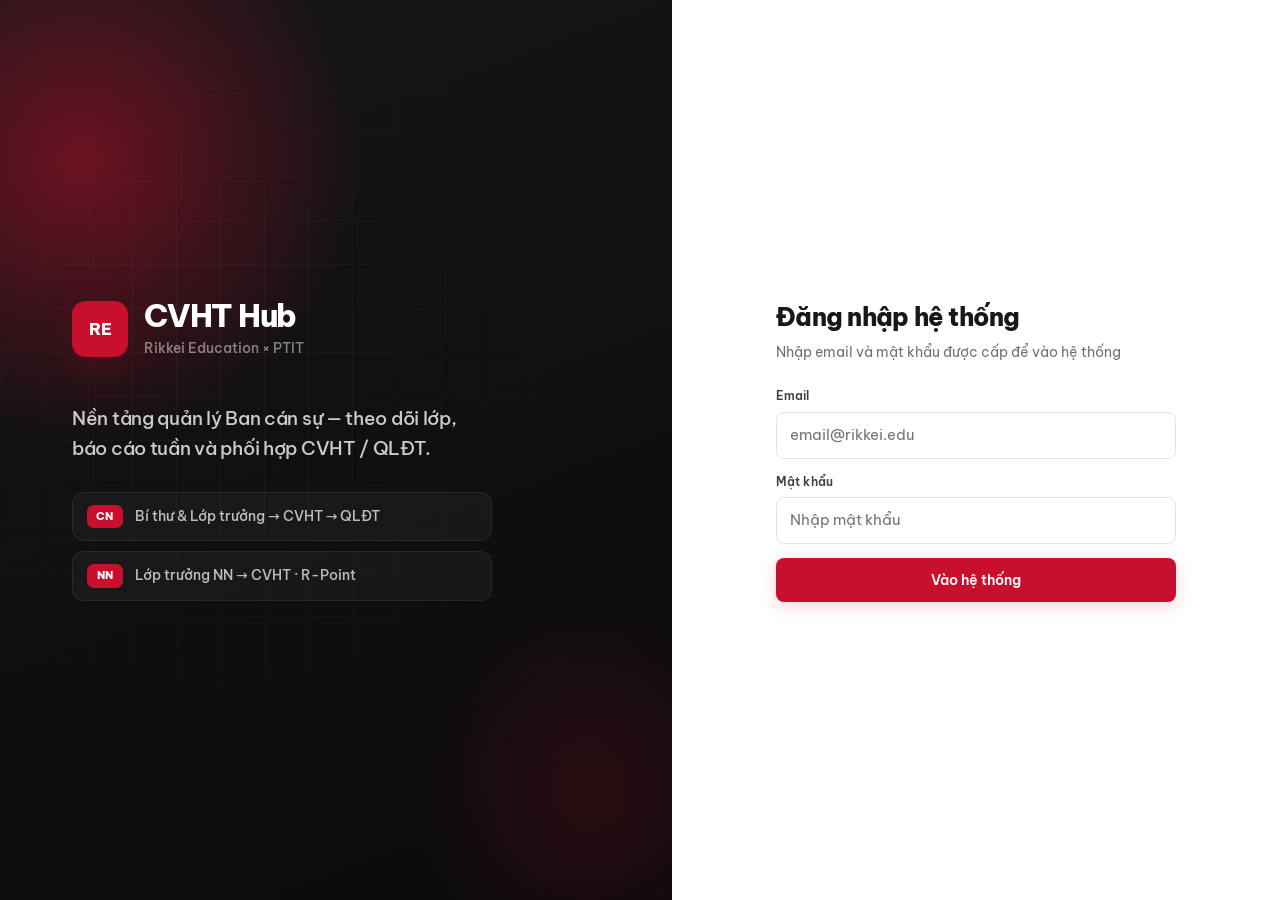
==== commit c1850e7a: "tt" ====
--- a/index.html
+++ b/index.html
@@ -50,7 +50,7 @@
           <div class="brand-mark">RE</div>
           <strong>CVHT Hub</strong>
         </div>
-        <h2>Đăng nhập</h2>
+        <h2>Đăng nhập hệ thống</h2>
         <p class="sub">Nhập email và mật khẩu được cấp để vào hệ thống</p>
         <div class="login-error" id="loginError">Email hoặc mật khẩu không đúng.</div>
         <form id="loginForm">
